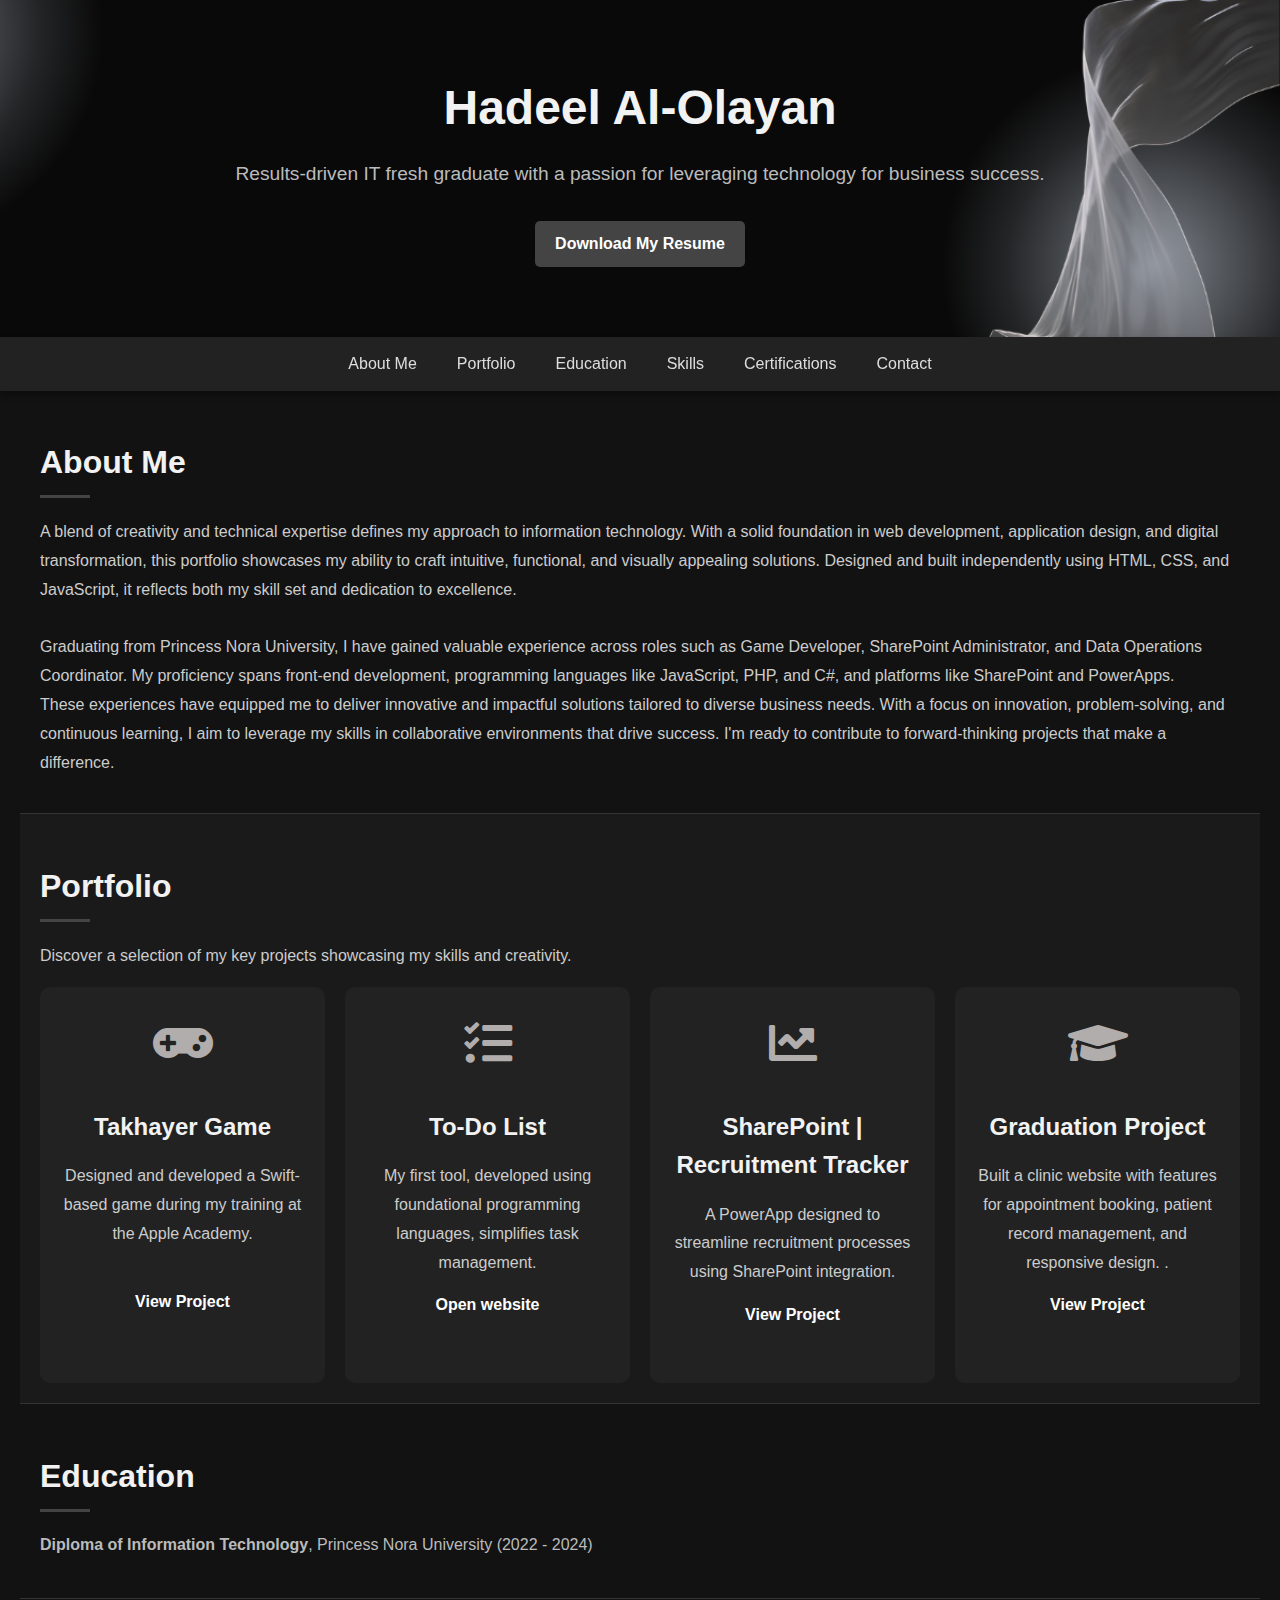
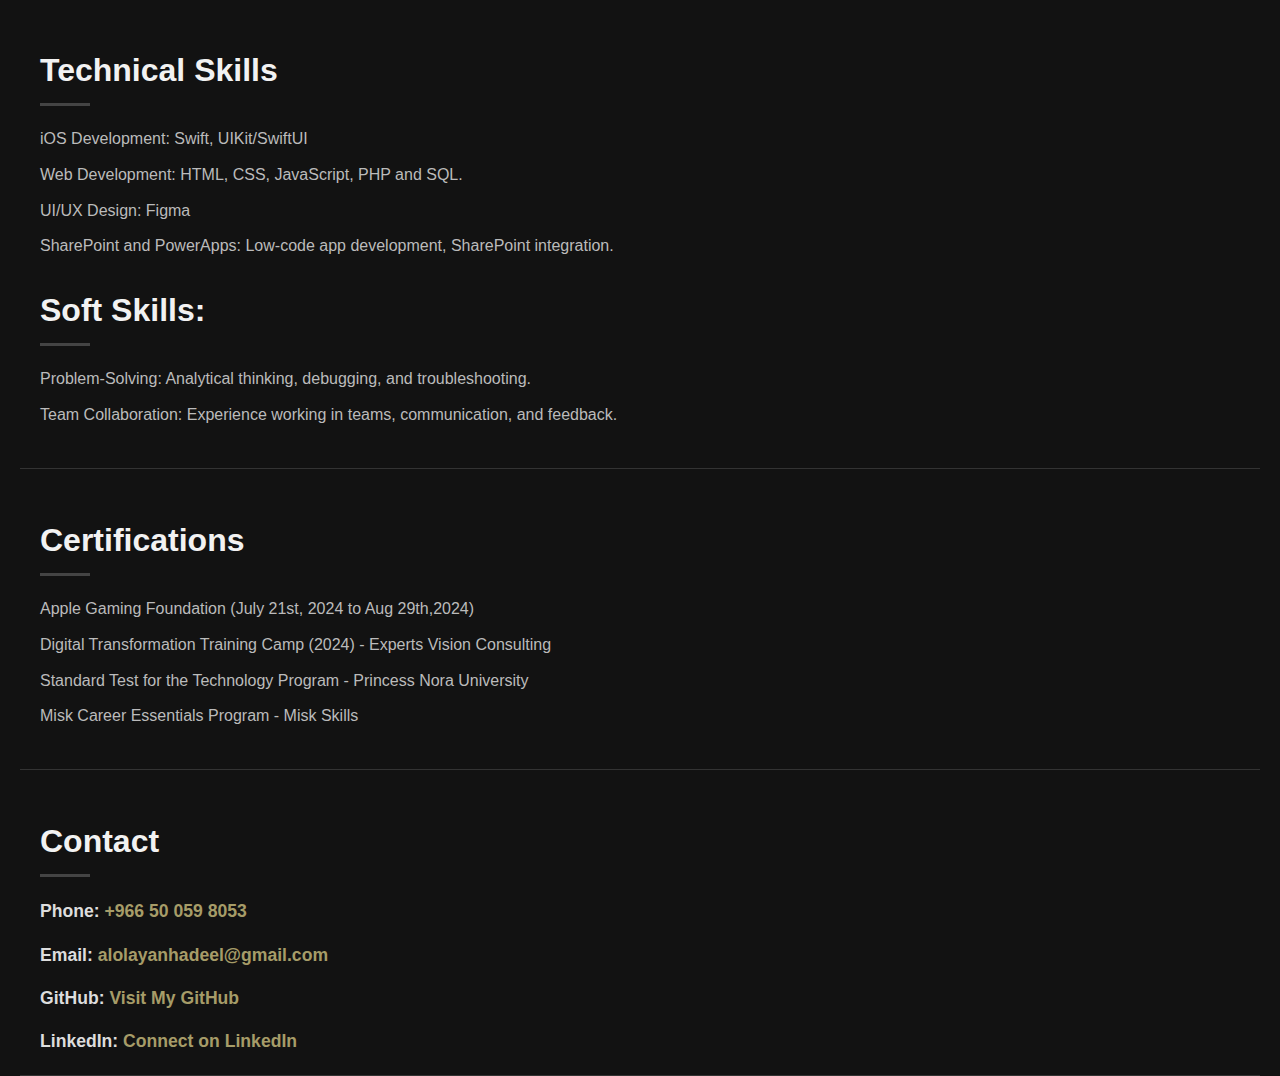
==== index.html @ 111352c4 "Add files via upload" ====
<!DOCTYPE html>
<html lang="en">
<head>
    <meta charset="UTF-8">
    <meta name="viewport" content="width=device-width, initial-scale=1.0">
    <title>Hadeel Al-Olayan - Portfolio</title>
    <link rel="icon" href="Hadeel Alolayan.png" type="image/png">
    <link href="https://cdnjs.cloudflare.com/ajax/libs/font-awesome/5.15.4/css/all.min.css" rel="stylesheet">
    <style>
        body {
            font-family: Arial, sans-serif;
            margin: 0;
            padding: 0;
            line-height: 1.6;
            background-color: #121212;
            color: #ddd;
        }

        .container {
            max-width: 1200px;
            margin: 0 auto;
            padding: 20px;
        }

        header {
    background: url('Hadeel Al-Olayan.png') no-repeat center center;
    background-size: cover;
    color: #fff;
    text-align: center;
    padding: 50px 0;
}


        header h1 {
            font-size: 3em;
            margin: 0;
            font-weight: bold;
            color: #f2f2f2;
        }

        header p {
            font-size: 1.2em;
            margin: 10px 0;
            color: #bbb;
        }

        .btn-download {
            display: inline-block;
            margin-top: 20px;
            padding: 10px 20px;
            background: #444;
            color: #fff;
            text-decoration: none;
            font-weight: bold;
            border-radius: 5px;
            transition: background-color 0.3s;
        }

        .btn-download:hover {
            background: #666;
        }

        nav {
            background: #222;
            position: sticky;
            top: 0;
            z-index: 1000;
            box-shadow: 0 4px 6px rgba(0, 0, 0, 0.3);
        }

        nav ul {
            margin: 0;
            padding: 0;
            list-style: none;
            display: flex;
            justify-content: center;
        }

        nav ul li {
            margin: 0;
        }

        nav ul li a {
            color: #ddd;
            text-decoration: none;
            padding: 14px 20px;
            display: block;
            transition: background-color 0.3s ease;
        }

        nav ul li a:hover,
        nav ul li a.active {
            background-color: #444;
            color: #fff;
        }

       
        section {
            padding: 50px 0;
            border-bottom: 1px solid #333;
        }

        h2 {
            font-size: 2em;
            font-weight: bold;
            margin-bottom: 20px;
            color: #f2f2f2;
            text-align: left;
            position: relative;
            padding-bottom: 10px;
        }

        h2::after {
            content: '';
            position: absolute;
            left: 0;
            bottom: 0;
            width: 50px;
            height: 3px;
            background: #444;
        }

        p {
            color: #ccc;
            line-height: 1.8;
        }

        ul {
            padding: 0;
            list-style: none;
            margin: 0 0 20px;
        }

        ul li {
            margin-bottom: 10px;
            color: #bbb;
        }

       
        #portfolio {
            background-color: #1a1a1a;
        }

        .portfolio-grid {
            display: grid;
            grid-template-columns: repeat(auto-fit, minmax(280px, 1fr));
            gap: 20px;
        }

        .portfolio-item {
            background-color: #222;
            border-radius: 10px;
            padding: 20px;
            text-align: center;
            transition: transform 0.3s, box-shadow 0.3s;
        }

        .portfolio-item:hover {
            transform: translateY(-5px);
            box-shadow: 0 10px 15px rgba(0, 0, 0, 0.3);
        }

        .portfolio-icon {
            font-size: 3em;
            color: #b1adad;
            margin-bottom: 15px;
        }

        .portfolio-item h3 {
            font-size: 1.5em;
            color: #f2f2f2;
            margin-bottom: 10px;
        }

        .portfolio-item p {
            font-size: 1em;
            color: #ccc;
            margin-bottom: 15px;
        }

        .portfolio-item a {
            color: #fff;
            font-weight: bold;
            text-decoration: none;
            transition: color 0.3s;
        }

        .portfolio-item a:hover {
            color: #fff;
        }

       
        .portfolio-item a::after {
            content: '↓'; 
            display: block;
            font-size: 1.2em;
            color: #a69c68;
            opacity: 0; 
            transition: opacity 0.3s ease;
            margin-top: 5px;
        }

        .portfolio-item a:hover::after {
            opacity: 1; 
        }

        footer {
            background: #1c1c1c;
            color: #bbb;
            text-align: center;
            padding: 20px 0;
        }
    

    </style>
</head>
<body>
    <header>
        <div class="container">
            <h1>Hadeel Al-Olayan</h1>
            <p>Results-driven IT fresh graduate with a passion for leveraging technology for business success.</p>
            <a href="resume.pdf" class="btn-download" download>Download My Resume</a>
        </div>
    </header>

    <nav>
      <ul>
          <li><a href="#about">About Me</a></li>
          <li><a href="#portfolio">Portfolio</a></li> 
          <li><a href="#education">Education</a></li> 
          <li><a href="#skills">Skills</a></li>
          <li><a href="#certifications">Certifications</a></li>
          <li><a href="#contact">Contact</a></li>
      </ul>
  </nav>
  

    <section id="about" class="container">
        <h2>About Me</h2>
        <p>A blend of creativity and technical expertise defines my approach to information technology. With a solid foundation in web development, application design, and digital transformation, this portfolio showcases my ability to craft intuitive, functional, and visually appealing solutions. Designed and built independently using HTML, CSS, and JavaScript, it reflects both my skill set and dedication to excellence.

        <br><br>
        Graduating from Princess Nora University, I have gained valuable experience across roles such as Game Developer, SharePoint Administrator, and Data Operations Coordinator. My proficiency spans front-end development, programming languages like JavaScript, PHP, and C#, and platforms like SharePoint and PowerApps.<br> These experiences have equipped me to deliver innovative and impactful solutions tailored to diverse business needs.
            
            With a focus on innovation, problem-solving, and continuous learning, I aim to leverage my skills in collaborative environments that drive success. I'm ready to contribute to forward-thinking projects that make a difference.</p>
    </section>

    <section id="portfolio" class="container">
        <h2>Portfolio</h2>
        <p>Discover a selection of my key projects showcasing my skills and creativity.</p>
        <div class="portfolio-grid">
         
            <div class="portfolio-item">
                <div class="portfolio-icon">
                    <i class="fas fa-gamepad"></i>
                </div>
                <h3>Takhayer Game</h3>
                <p>Designed and developed a Swift-based game during my training at the Apple Academy.</p>
                <a href="takhayer-game.html"><br>View Project</a>
            </div>
     
            <div class="portfolio-item">
                <div class="portfolio-icon">
                    <i class="fas fa-tasks"></i>
                </div>
                <h3>To-Do List</h3>
                <p>My first tool, developed using foundational programming languages, simplifies task management.</p>
                <a href="todo-list.lnk">Open website</a>
            </div>
           
            <div class="portfolio-item">
                <div class="portfolio-icon">
                    <i class="fas fa-chart-line"></i>
                </div>
                <h3>SharePoint | Recruitment Tracker</h3>
                <p>A PowerApp designed to streamline recruitment processes using SharePoint integration.</p>
                <a href="recruitment-tracker.html">View Project</a>
            </div>
          
            <div class="portfolio-item">
                <div class="portfolio-icon">
                    <i class="fas fa-graduation-cap"></i>
                </div>
                <h3>Graduation Project</h3>
                <p>Built a clinic website with features for appointment booking, patient record management, and responsive design.                    .</p>
                <a href="graduation-project.html">View Project</a>
            </div>
        </div>
    </section>

    <section id="education" class="container">
        <h2>Education</h2>
        <ul>
            <li><strong>Diploma of Information Technology</strong>, Princess Nora University (2022 - 2024)</li>
        </ul>
    </section>

    <section id="skills" class="container">
        <h2>Technical Skills</h2>
        <ul>
            <li>iOS Development: Swift, UIKit/SwiftUI</li>
            <li>Web Development: HTML, CSS, JavaScript, PHP and SQL.</li>
            <li>UI/UX Design: Figma</li>
            <li>SharePoint and PowerApps: Low-code app development, SharePoint integration.</li>
           

            <h2>Soft Skills:</h2>
            <li> Problem-Solving: Analytical thinking, debugging, and troubleshooting.</li>
            <li>Team Collaboration: Experience working in teams, communication, and feedback.</li>

        </ul>
    </section>

    <section id="certifications" class="container">
        <h2>Certifications</h2>
        <ul>
            <li>Apple Gaming Foundation (July 21st, 2024 to Aug 29th,2024) </li>
            <li>Digital Transformation Training Camp (2024) - Experts Vision Consulting</li>
            <li>Standard Test for the Technology Program - Princess Nora University</li>
            <li>Misk Career Essentials Program - Misk Skills</li>
        </ul>
    </section>

    <section id="contact" class="container">
        <h2>Contact</h2>
        <div style="display: flex; flex-direction: column; gap: 15px; font-size: 1.1em;">
        
            <div>
                <strong>Phone:</strong> 
                <a href="#" onclick="copyToClipboard('+966500598053')">+966 50 059 8053</a>
            </div>
          
            <div>
                <strong>Email:</strong> 
                <a href="#" onclick="copyToClipboard('alolayanhadeel@gmail.com')">alolayanhadeel@gmail.com</a>
            </div>
      
            <div>
                <strong>GitHub:</strong> 
                <a href="https://github.com/HadeelAlolayan" target="_blank">Visit My GitHub</a>
            </div>
       
            <div>
                <strong>LinkedIn:</strong> 
                <a href="https://www.linkedin.com/in/hadeel-alolayan-4b4bb4275" target="_blank">Connect on LinkedIn</a>
            </div>
        </div>
    </section>
    
    <script>
        function copyToClipboard(text) {
            navigator.clipboard.writeText(text).then(() => {
                alert(text + " has been copied!");
            }).catch(err => {
                alert("Failed to copy: " + err);
            });
        }
    </script>
    
    <style>
      
        #contact a {
            color: #a69c68; 
            text-decoration: none;
            font-weight: bold; 
            transition: color 0.3s ease; 
        }
    
        #contact a:hover {
            color: #fff; 
        }
    </style>
     
    <script>
        document.querySelectorAll('nav ul li a').forEach(anchor => {
            anchor.addEventListener('click', function(e) {
                e.preventDefault();
                document.querySelector(this.getAttribute('href')).scrollIntoView({
                    behavior: 'smooth'
                });
            });
        });
    </script>
</body>
</html>
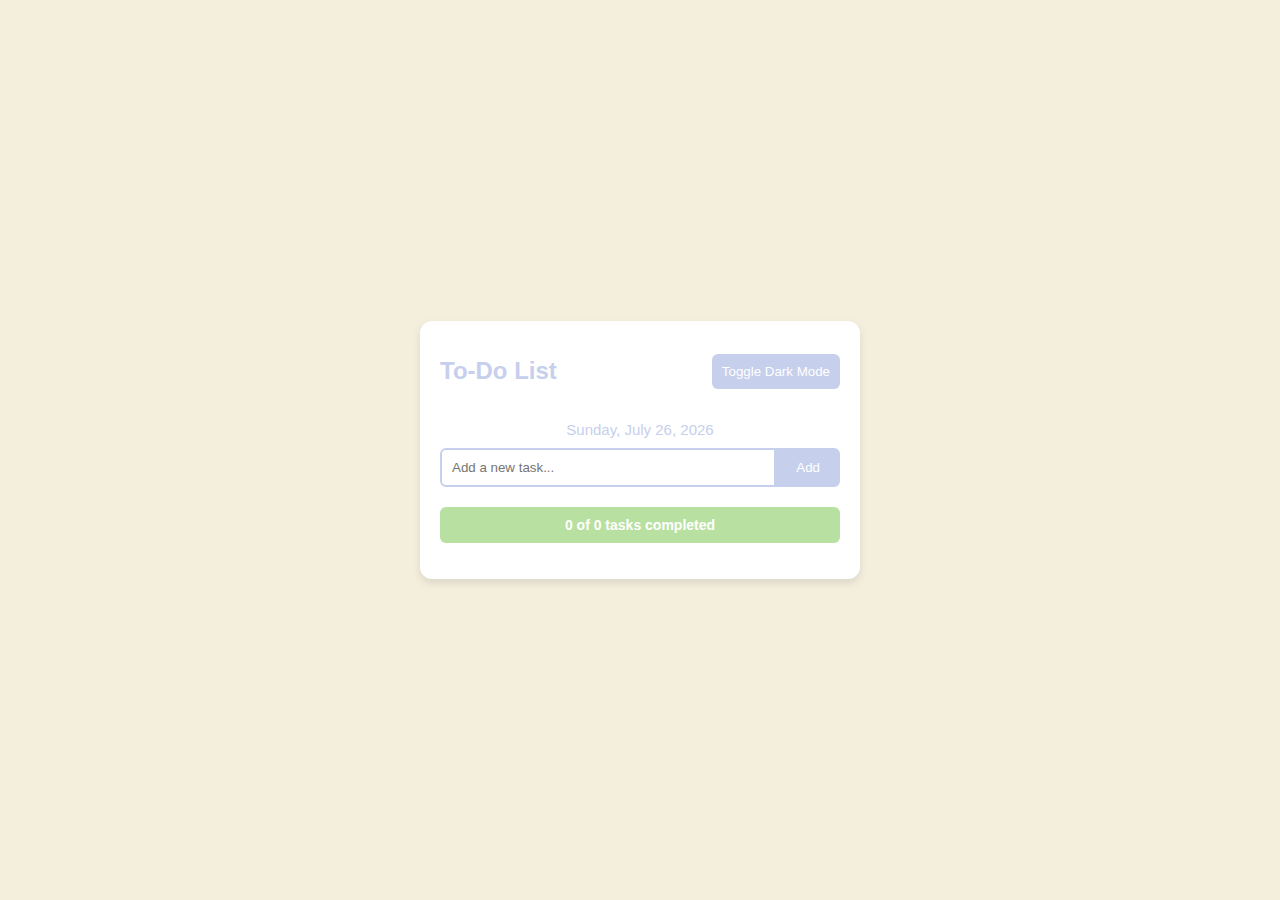
==== commit e9eb8b9d: "Add files via upload" ====
--- a/index.html
+++ b/index.html
@@ -3,383 +3,262 @@
 <head>
     <meta charset="UTF-8">
     <meta name="viewport" content="width=device-width, initial-scale=1.0">
-    <title>Hadeel Al-Olayan - Portfolio</title>
-    <link rel="icon" href="Hadeel Alolayan.png" type="image/png">
-    <link href="https://cdnjs.cloudflare.com/ajax/libs/font-awesome/5.15.4/css/all.min.css" rel="stylesheet">
+    <title>To-Do List</title>
+    <link rel="icon" href="data:image/svg+xml,<svg xmlns='http://www.w3.org/2000/svg' viewBox='0 0 100 100'><circle cx='50' cy='50' r='50' fill='%23fbaed2'/></svg>">
+    <link rel="stylesheet" href="https://cdnjs.cloudflare.com/ajax/libs/font-awesome/6.0.0-beta3/css/all.min.css" integrity="sha512-Fo3rlrZj/k7ujTnHg4C+6Mrj78kf20NsBz7Sn07wQ3xUp5q6hP4sf5qzC2ttX39Y6TP1KH75BwksmCf86vc6jQ==" crossorigin="anonymous" referrerpolicy="no-referrer" />
     <style>
+        :root {
+            --background-light: #F4EEDD;
+            --text-light: #333;
+            --card-light: #FFFFFF;
+            --border-light: #C6CFEC;
+            --button-light: #C6CFEC;
+            --button-hover-light: #A8B4DF;
+            --completed-light: #F4EEDD;
+
+            --background-dark: #2E2E2E;
+            --text-dark: #F4EEDD;
+            --card-dark: #3E3E3E;
+            --border-dark: #A8B4DF;
+            --button-dark: #6A8FDB;
+            --button-hover-dark: #5C7FC4;
+            --completed-dark: #555555;
+        }
+
         body {
+            margin: 0;
             font-family: Arial, sans-serif;
-            margin: 0;
+            display: flex;
+            justify-content: center;
+            align-items: center;
+            height: 100vh;
+            background-color: var(--background-light);
+            color: var(--text-light);
+            transition: background-color 0.3s, color 0.3s;
+        }
+
+        .container {
+            background-color: var(--card-light);
+            border-radius: 12px;
+            box-shadow: 0 4px 8px rgba(0, 0, 0, 0.1);
+            padding: 20px;
+            width: 90%;
+            max-width: 400px;
+            transition: background-color 0.3s, color 0.3s;
+        }
+
+        .header {
+            display: flex;
+            justify-content: space-between;
+            align-items: center;
+            margin-bottom: 20px;
+        }
+
+        .header h1 {
+            font-size: 24px;
+            color: var(--border-light);
+        }
+
+        .toggle-button button {
+            padding: 10px;
+            border: none;
+            background-color: var(--button-light);
+            color: white;
+            border-radius: 6px;
+            cursor: pointer;
+            transition: background-color 0.3s;
+        }
+
+        .toggle-button button:hover {
+            background-color: var(--button-hover-light);
+        }
+
+        .date-display {
+            font-size: 15px;
+            color: var(--button-light);
+            margin-bottom: 10px;
+            text-align: center;
+        }
+
+        .task-input {
+            display: flex;
+            margin-bottom: 20px;
+        }
+
+        .task-input input {
+            flex: 1;
+            padding: 10px;
+            border: 2px solid var(--border-light);
+            border-radius: 6px 0 0 6px;
+            outline: none;
+        }
+
+        .task-input button {
+            padding: 10px 20px;
+            border: none;
+            background-color: var(--button-light);
+            color: white;
+            border-radius: 0 6px 6px 0;
+            cursor: pointer;
+            transition: background-color 0.3s;
+        }
+
+        .task-input button:hover {
+            background-color: var(--button-hover-light);
+        }
+
+        .task-list {
+            list-style: none;
             padding: 0;
-            line-height: 1.6;
-            background-color: #121212;
-            color: #ddd;
-        }
-
-        .container {
-            max-width: 1200px;
-            margin: 0 auto;
-            padding: 20px;
-        }
-
-        header {
-    background: url('Hadeel Al-Olayan.png') no-repeat center center;
-    background-size: cover;
-    color: #fff;
-    text-align: center;
-    padding: 50px 0;
-}
-
-
-        header h1 {
-            font-size: 3em;
-            margin: 0;
+        }
+
+        .task-list li {
+            display: flex;
+            justify-content: center;
+            align-items: center;
+            padding: 10px;
+            border: 2px solid var(--border-light);
+            border-radius: 6px;
+            margin-bottom: 10px;
+            background-color: var(--card-light);
+            transition: background-color 0.3s, color 0.3s;
+            text-align: center;
+        }
+
+        .task-list li .task-text {
+            flex: 1;
+            color: var(--text-light);
+            text-align: center;
+        }
+
+        .task-list li.completed .task-text {
+            text-decoration: line-through;
+            color: var(--completed-light);
+        }
+
+        .task-list li .btn-group {
+            display: flex;
+            gap: 10px;
+        }
+
+        .task-list li .btn-group button {
+            border: none;
+            padding: 5px 10px;
+            border-radius: 4px;
+            cursor: pointer;
+        }
+
+        .task-list li .btn-group .delete-btn {
+            background-color: #FF6B6B;
+            color: white;
+        }
+
+        .task-list li .btn-group .complete-btn {
+            background-color: #D7E3AB;
+            color: white;
+        }
+
+        .progress {
+            text-align: center;
+            margin: 10px 0;
+            font-size: 14px;
             font-weight: bold;
-            color: #f2f2f2;
-        }
-
-        header p {
-            font-size: 1.2em;
-            margin: 10px 0;
-            color: #bbb;
-        }
-
-        .btn-download {
-            display: inline-block;
-            margin-top: 20px;
-            padding: 10px 20px;
-            background: #444;
+            background-color: #B8E0A0;
+            padding: 10px;
+            border-radius: 6px;
             color: #fff;
-            text-decoration: none;
-            font-weight: bold;
-            border-radius: 5px;
-            transition: background-color 0.3s;
-        }
-
-        .btn-download:hover {
-            background: #666;
-        }
-
-        nav {
-            background: #222;
-            position: sticky;
-            top: 0;
-            z-index: 1000;
-            box-shadow: 0 4px 6px rgba(0, 0, 0, 0.3);
-        }
-
-        nav ul {
-            margin: 0;
-            padding: 0;
-            list-style: none;
-            display: flex;
-            justify-content: center;
-        }
-
-        nav ul li {
-            margin: 0;
-        }
-
-        nav ul li a {
-            color: #ddd;
-            text-decoration: none;
-            padding: 14px 20px;
-            display: block;
-            transition: background-color 0.3s ease;
-        }
-
-        nav ul li a:hover,
-        nav ul li a.active {
-            background-color: #444;
-            color: #fff;
-        }
-
-       
-        section {
-            padding: 50px 0;
-            border-bottom: 1px solid #333;
-        }
-
-        h2 {
-            font-size: 2em;
-            font-weight: bold;
-            margin-bottom: 20px;
-            color: #f2f2f2;
-            text-align: left;
-            position: relative;
-            padding-bottom: 10px;
-        }
-
-        h2::after {
-            content: '';
-            position: absolute;
-            left: 0;
-            bottom: 0;
-            width: 50px;
-            height: 3px;
-            background: #444;
-        }
-
-        p {
-            color: #ccc;
-            line-height: 1.8;
-        }
-
-        ul {
-            padding: 0;
-            list-style: none;
-            margin: 0 0 20px;
-        }
-
-        ul li {
-            margin-bottom: 10px;
-            color: #bbb;
-        }
-
-       
-        #portfolio {
-            background-color: #1a1a1a;
-        }
-
-        .portfolio-grid {
-            display: grid;
-            grid-template-columns: repeat(auto-fit, minmax(280px, 1fr));
-            gap: 20px;
-        }
-
-        .portfolio-item {
-            background-color: #222;
-            border-radius: 10px;
-            padding: 20px;
-            text-align: center;
-            transition: transform 0.3s, box-shadow 0.3s;
-        }
-
-        .portfolio-item:hover {
-            transform: translateY(-5px);
-            box-shadow: 0 10px 15px rgba(0, 0, 0, 0.3);
-        }
-
-        .portfolio-icon {
-            font-size: 3em;
-            color: #b1adad;
-            margin-bottom: 15px;
-        }
-
-        .portfolio-item h3 {
-            font-size: 1.5em;
-            color: #f2f2f2;
-            margin-bottom: 10px;
-        }
-
-        .portfolio-item p {
-            font-size: 1em;
-            color: #ccc;
-            margin-bottom: 15px;
-        }
-
-        .portfolio-item a {
-            color: #fff;
-            font-weight: bold;
-            text-decoration: none;
-            transition: color 0.3s;
-        }
-
-        .portfolio-item a:hover {
-            color: #fff;
-        }
-
-       
-        .portfolio-item a::after {
-            content: '↓'; 
-            display: block;
-            font-size: 1.2em;
-            color: #a69c68;
-            opacity: 0; 
-            transition: opacity 0.3s ease;
-            margin-top: 5px;
-        }
-
-        .portfolio-item a:hover::after {
-            opacity: 1; 
-        }
-
-        footer {
-            background: #1c1c1c;
-            color: #bbb;
-            text-align: center;
-            padding: 20px 0;
-        }
-    
-
+        }
+
+        .dark-mode {
+            --background-light: var(--background-dark);
+            --text-light: var(--text-dark);
+            --card-light: var(--card-dark);
+            --border-light: var(--border-dark);
+            --button-light: var(--button-dark);
+            --button-hover-light: var(--button-hover-dark);
+            --completed-light: var(--completed-dark);
+        }
     </style>
 </head>
 <body>
-    <header>
-        <div class="container">
-            <h1>Hadeel Al-Olayan</h1>
-            <p>Results-driven IT fresh graduate with a passion for leveraging technology for business success.</p>
-            <a href="resume.pdf" class="btn-download" download>Download My Resume</a>
-        </div>
-    </header>
-
-    <nav>
-      <ul>
-          <li><a href="#about">About Me</a></li>
-          <li><a href="#portfolio">Portfolio</a></li> 
-          <li><a href="#education">Education</a></li> 
-          <li><a href="#skills">Skills</a></li>
-          <li><a href="#certifications">Certifications</a></li>
-          <li><a href="#contact">Contact</a></li>
-      </ul>
-  </nav>
-  
-
-    <section id="about" class="container">
-        <h2>About Me</h2>
-        <p>A blend of creativity and technical expertise defines my approach to information technology. With a solid foundation in web development, application design, and digital transformation, this portfolio showcases my ability to craft intuitive, functional, and visually appealing solutions. Designed and built independently using HTML, CSS, and JavaScript, it reflects both my skill set and dedication to excellence.
-
-        <br><br>
-        Graduating from Princess Nora University, I have gained valuable experience across roles such as Game Developer, SharePoint Administrator, and Data Operations Coordinator. My proficiency spans front-end development, programming languages like JavaScript, PHP, and C#, and platforms like SharePoint and PowerApps.<br> These experiences have equipped me to deliver innovative and impactful solutions tailored to diverse business needs.
-            
-            With a focus on innovation, problem-solving, and continuous learning, I aim to leverage my skills in collaborative environments that drive success. I'm ready to contribute to forward-thinking projects that make a difference.</p>
-    </section>
-
-    <section id="portfolio" class="container">
-        <h2>Portfolio</h2>
-        <p>Discover a selection of my key projects showcasing my skills and creativity.</p>
-        <div class="portfolio-grid">
-         
-            <div class="portfolio-item">
-                <div class="portfolio-icon">
-                    <i class="fas fa-gamepad"></i>
-                </div>
-                <h3>Takhayer Game</h3>
-                <p>Designed and developed a Swift-based game during my training at the Apple Academy.</p>
-                <a href="takhayer-game.html"><br>View Project</a>
-            </div>
-     
-            <div class="portfolio-item">
-                <div class="portfolio-icon">
-                    <i class="fas fa-tasks"></i>
-                </div>
-                <h3>To-Do List</h3>
-                <p>My first tool, developed using foundational programming languages, simplifies task management.</p>
-                <a href="todo-list.lnk">Open website</a>
-            </div>
-           
-            <div class="portfolio-item">
-                <div class="portfolio-icon">
-                    <i class="fas fa-chart-line"></i>
-                </div>
-                <h3>SharePoint | Recruitment Tracker</h3>
-                <p>A PowerApp designed to streamline recruitment processes using SharePoint integration.</p>
-                <a href="recruitment-tracker.html">View Project</a>
-            </div>
-          
-            <div class="portfolio-item">
-                <div class="portfolio-icon">
-                    <i class="fas fa-graduation-cap"></i>
-                </div>
-                <h3>Graduation Project</h3>
-                <p>Built a clinic website with features for appointment booking, patient record management, and responsive design.                    .</p>
-                <a href="graduation-project.html">View Project</a>
+    <div class="container">
+        <div class="header">
+            <h1>To-Do List</h1>
+            <div class="toggle-button">
+                <button onclick="toggleDarkMode()">Toggle Dark Mode</button>
             </div>
         </div>
-    </section>
-
-    <section id="education" class="container">
-        <h2>Education</h2>
-        <ul>
-            <li><strong>Diploma of Information Technology</strong>, Princess Nora University (2022 - 2024)</li>
-        </ul>
-    </section>
-
-    <section id="skills" class="container">
-        <h2>Technical Skills</h2>
-        <ul>
-            <li>iOS Development: Swift, UIKit/SwiftUI</li>
-            <li>Web Development: HTML, CSS, JavaScript, PHP and SQL.</li>
-            <li>UI/UX Design: Figma</li>
-            <li>SharePoint and PowerApps: Low-code app development, SharePoint integration.</li>
-           
-
-            <h2>Soft Skills:</h2>
-            <li> Problem-Solving: Analytical thinking, debugging, and troubleshooting.</li>
-            <li>Team Collaboration: Experience working in teams, communication, and feedback.</li>
-
-        </ul>
-    </section>
-
-    <section id="certifications" class="container">
-        <h2>Certifications</h2>
-        <ul>
-            <li>Apple Gaming Foundation (July 21st, 2024 to Aug 29th,2024) </li>
-            <li>Digital Transformation Training Camp (2024) - Experts Vision Consulting</li>
-            <li>Standard Test for the Technology Program - Princess Nora University</li>
-            <li>Misk Career Essentials Program - Misk Skills</li>
-        </ul>
-    </section>
-
-    <section id="contact" class="container">
-        <h2>Contact</h2>
-        <div style="display: flex; flex-direction: column; gap: 15px; font-size: 1.1em;">
-        
-            <div>
-                <strong>Phone:</strong> 
-                <a href="#" onclick="copyToClipboard('+966500598053')">+966 50 059 8053</a>
-            </div>
-          
-            <div>
-                <strong>Email:</strong> 
-                <a href="#" onclick="copyToClipboard('alolayanhadeel@gmail.com')">alolayanhadeel@gmail.com</a>
-            </div>
-      
-            <div>
-                <strong>GitHub:</strong> 
-                <a href="https://github.com/HadeelAlolayan" target="_blank">Visit My GitHub</a>
-            </div>
-       
-            <div>
-                <strong>LinkedIn:</strong> 
-                <a href="https://www.linkedin.com/in/hadeel-alolayan-4b4bb4275" target="_blank">Connect on LinkedIn</a>
-            </div>
+        <div class="date-display" id="dateDisplay"></div>
+        <div class="task-input">
+            <input type="text" id="taskInput" placeholder="Add a new task..." onkeypress="if(event.key === 'Enter') addTask();">
+            <button onclick="addTask()">Add</button>
         </div>
-    </section>
-    
+        <div class="progress" id="progressDisplay">0 of 0 tasks completed</div>
+        <ul class="task-list" id="taskList"></ul>
+    </div>
+
     <script>
-        function copyToClipboard(text) {
-            navigator.clipboard.writeText(text).then(() => {
-                alert(text + " has been copied!");
-            }).catch(err => {
-                alert("Failed to copy: " + err);
-            });
-        }
-    </script>
-    
-    <style>
-      
-        #contact a {
-            color: #a69c68; 
-            text-decoration: none;
-            font-weight: bold; 
-            transition: color 0.3s ease; 
-        }
-    
-        #contact a:hover {
-            color: #fff; 
-        }
-    </style>
-     
-    <script>
-        document.querySelectorAll('nav ul li a').forEach(anchor => {
-            anchor.addEventListener('click', function(e) {
-                e.preventDefault();
-                document.querySelector(this.getAttribute('href')).scrollIntoView({
-                    behavior: 'smooth'
-                });
-            });
-        });
+        function displayDate() {
+            const dateDisplay = document.getElementById('dateDisplay');
+            const today = new Date();
+            const options = { weekday: 'long', year: 'numeric', month: 'long', day: 'numeric' };
+            dateDisplay.textContent = today.toLocaleDateString('en-US', options);
+        }
+
+        function updateProgress() {
+            const tasks = document.querySelectorAll('#taskList li');
+            const completedTasks = document.querySelectorAll('#taskList li.completed');
+            const progressDisplay = document.getElementById('progressDisplay');
+            progressDisplay.textContent = `${completedTasks.length} of ${tasks.length} tasks completed`;
+        }
+
+        function addTask() {
+            const taskInput = document.getElementById('taskInput');
+            const taskText = taskInput.value.trim();
+
+            if (taskText === '') {
+                alert('Please enter a task.');
+                return;
+            }
+
+            const taskList = document.getElementById('taskList');
+            const listItem = document.createElement('li');
+
+            listItem.innerHTML = `
+                <span class="task-text">${taskText}</span>
+                <div class="btn-group">
+                    <button class="complete-btn" onclick="toggleComplete(this)">Complete</button>
+                    <button class="delete-btn" onclick="deleteTask(this)">Delete</button>
+                </div>
+            `;
+
+            taskList.appendChild(listItem);
+            taskInput.value = '';
+            updateProgress();
+        }
+
+        function toggleComplete(button) {
+            const taskItem = button.parentElement.parentElement;
+            taskItem.classList.toggle('completed');
+            if (taskItem.classList.contains('completed')) {
+                button.textContent = "Uncomplete";
+            } else {
+                button.textContent = "Complete";
+            }
+            updateProgress();
+        }
+
+        function deleteTask(button) {
+            const taskItem = button.parentElement.parentElement;
+            taskItem.remove();
+            updateProgress();
+        }
+
+        function toggleDarkMode() {
+            document.body.classList.toggle('dark-mode');
+        }
+
+        displayDate();
     </script>
 </body>
 </html>
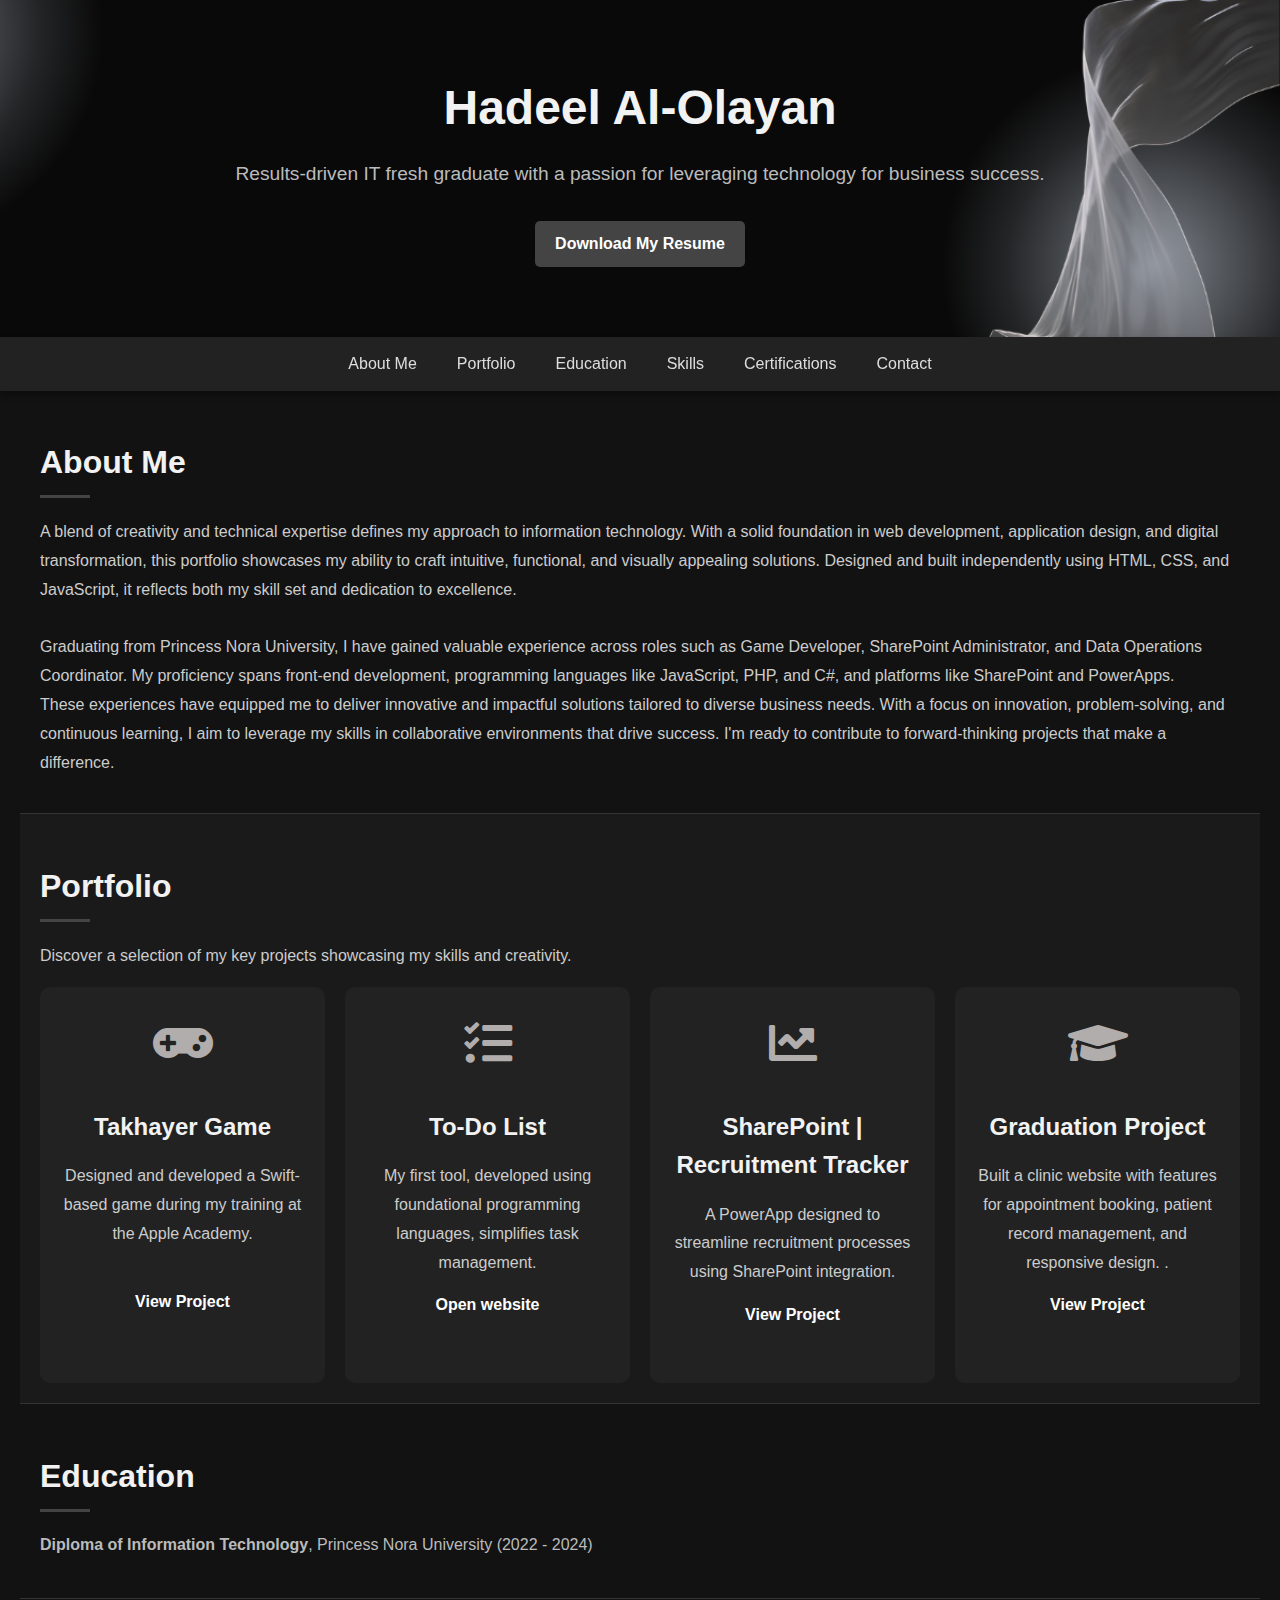
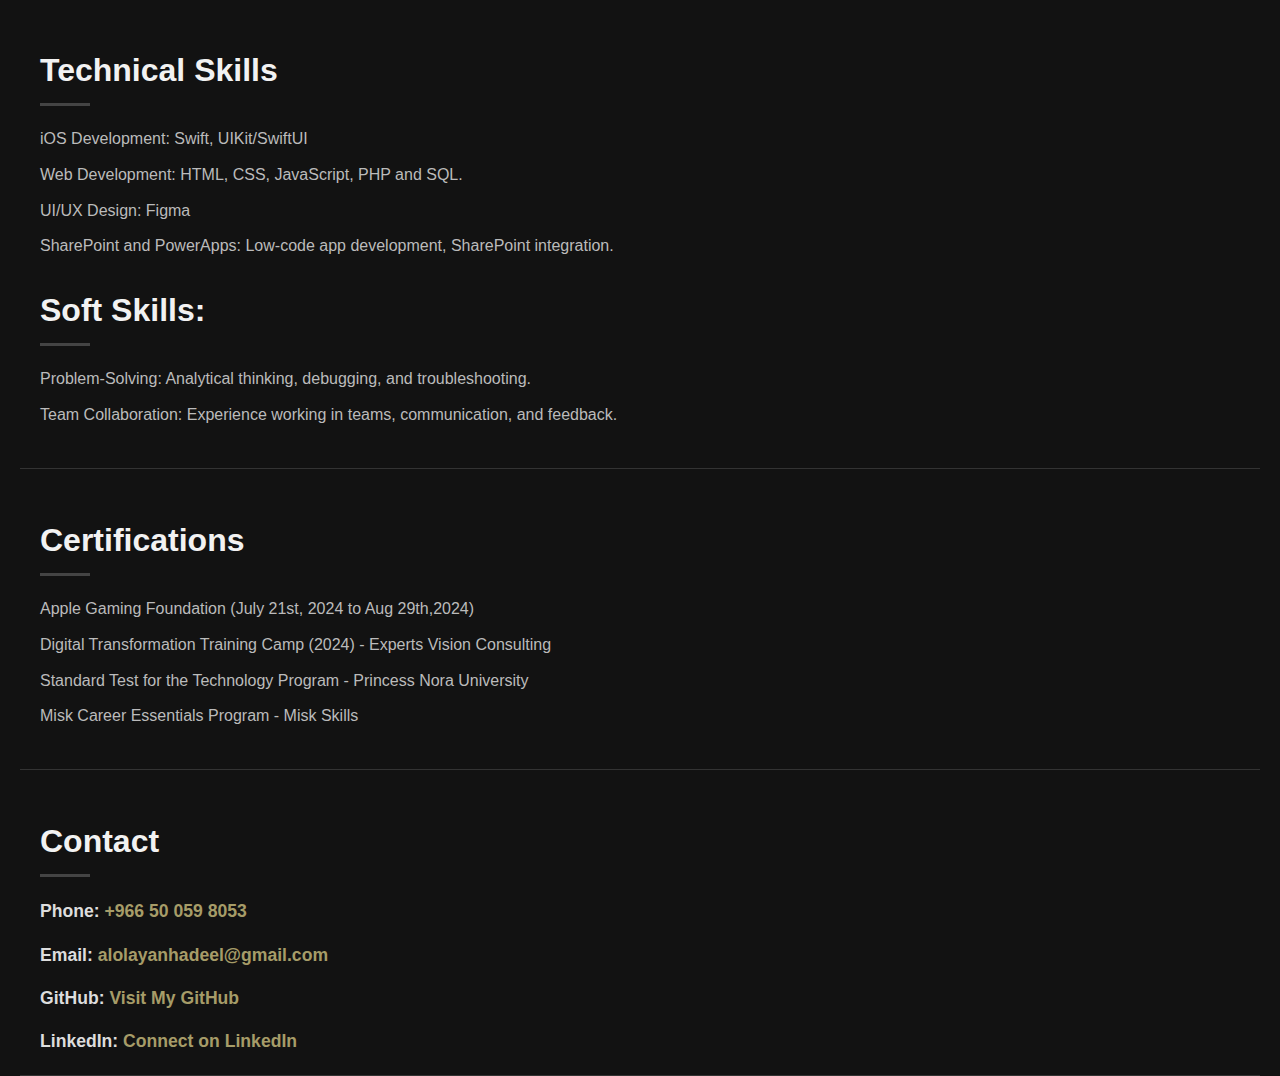
==== commit 97df2c3c: "Add files via upload" ====
--- a/index.html
+++ b/index.html
@@ -3,262 +3,383 @@
 <head>
     <meta charset="UTF-8">
     <meta name="viewport" content="width=device-width, initial-scale=1.0">
-    <title>To-Do List</title>
-    <link rel="icon" href="data:image/svg+xml,<svg xmlns='http://www.w3.org/2000/svg' viewBox='0 0 100 100'><circle cx='50' cy='50' r='50' fill='%23fbaed2'/></svg>">
-    <link rel="stylesheet" href="https://cdnjs.cloudflare.com/ajax/libs/font-awesome/6.0.0-beta3/css/all.min.css" integrity="sha512-Fo3rlrZj/k7ujTnHg4C+6Mrj78kf20NsBz7Sn07wQ3xUp5q6hP4sf5qzC2ttX39Y6TP1KH75BwksmCf86vc6jQ==" crossorigin="anonymous" referrerpolicy="no-referrer" />
+    <title>Hadeel Al-Olayan - Portfolio</title>
+    <link rel="icon" href="Hadeel Alolayan.png" type="image/png">
+    <link href="https://cdnjs.cloudflare.com/ajax/libs/font-awesome/5.15.4/css/all.min.css" rel="stylesheet">
     <style>
-        :root {
-            --background-light: #F4EEDD;
-            --text-light: #333;
-            --card-light: #FFFFFF;
-            --border-light: #C6CFEC;
-            --button-light: #C6CFEC;
-            --button-hover-light: #A8B4DF;
-            --completed-light: #F4EEDD;
-
-            --background-dark: #2E2E2E;
-            --text-dark: #F4EEDD;
-            --card-dark: #3E3E3E;
-            --border-dark: #A8B4DF;
-            --button-dark: #6A8FDB;
-            --button-hover-dark: #5C7FC4;
-            --completed-dark: #555555;
-        }
-
         body {
+            font-family: Arial, sans-serif;
             margin: 0;
-            font-family: Arial, sans-serif;
+            padding: 0;
+            line-height: 1.6;
+            background-color: #121212;
+            color: #ddd;
+        }
+
+        .container {
+            max-width: 1200px;
+            margin: 0 auto;
+            padding: 20px;
+        }
+
+        header {
+    background: url('Hadeel Al-Olayan.png') no-repeat center center;
+    background-size: cover;
+    color: #fff;
+    text-align: center;
+    padding: 50px 0;
+}
+
+
+        header h1 {
+            font-size: 3em;
+            margin: 0;
+            font-weight: bold;
+            color: #f2f2f2;
+        }
+
+        header p {
+            font-size: 1.2em;
+            margin: 10px 0;
+            color: #bbb;
+        }
+
+        .btn-download {
+            display: inline-block;
+            margin-top: 20px;
+            padding: 10px 20px;
+            background: #444;
+            color: #fff;
+            text-decoration: none;
+            font-weight: bold;
+            border-radius: 5px;
+            transition: background-color 0.3s;
+        }
+
+        .btn-download:hover {
+            background: #666;
+        }
+
+        nav {
+            background: #222;
+            position: sticky;
+            top: 0;
+            z-index: 1000;
+            box-shadow: 0 4px 6px rgba(0, 0, 0, 0.3);
+        }
+
+        nav ul {
+            margin: 0;
+            padding: 0;
+            list-style: none;
             display: flex;
             justify-content: center;
-            align-items: center;
-            height: 100vh;
-            background-color: var(--background-light);
-            color: var(--text-light);
-            transition: background-color 0.3s, color 0.3s;
-        }
-
-        .container {
-            background-color: var(--card-light);
-            border-radius: 12px;
-            box-shadow: 0 4px 8px rgba(0, 0, 0, 0.1);
+        }
+
+        nav ul li {
+            margin: 0;
+        }
+
+        nav ul li a {
+            color: #ddd;
+            text-decoration: none;
+            padding: 14px 20px;
+            display: block;
+            transition: background-color 0.3s ease;
+        }
+
+        nav ul li a:hover,
+        nav ul li a.active {
+            background-color: #444;
+            color: #fff;
+        }
+
+       
+        section {
+            padding: 50px 0;
+            border-bottom: 1px solid #333;
+        }
+
+        h2 {
+            font-size: 2em;
+            font-weight: bold;
+            margin-bottom: 20px;
+            color: #f2f2f2;
+            text-align: left;
+            position: relative;
+            padding-bottom: 10px;
+        }
+
+        h2::after {
+            content: '';
+            position: absolute;
+            left: 0;
+            bottom: 0;
+            width: 50px;
+            height: 3px;
+            background: #444;
+        }
+
+        p {
+            color: #ccc;
+            line-height: 1.8;
+        }
+
+        ul {
+            padding: 0;
+            list-style: none;
+            margin: 0 0 20px;
+        }
+
+        ul li {
+            margin-bottom: 10px;
+            color: #bbb;
+        }
+
+       
+        #portfolio {
+            background-color: #1a1a1a;
+        }
+
+        .portfolio-grid {
+            display: grid;
+            grid-template-columns: repeat(auto-fit, minmax(280px, 1fr));
+            gap: 20px;
+        }
+
+        .portfolio-item {
+            background-color: #222;
+            border-radius: 10px;
             padding: 20px;
-            width: 90%;
-            max-width: 400px;
-            transition: background-color 0.3s, color 0.3s;
-        }
-
-        .header {
-            display: flex;
-            justify-content: space-between;
-            align-items: center;
-            margin-bottom: 20px;
-        }
-
-        .header h1 {
-            font-size: 24px;
-            color: var(--border-light);
-        }
-
-        .toggle-button button {
-            padding: 10px;
-            border: none;
-            background-color: var(--button-light);
-            color: white;
-            border-radius: 6px;
-            cursor: pointer;
-            transition: background-color 0.3s;
-        }
-
-        .toggle-button button:hover {
-            background-color: var(--button-hover-light);
-        }
-
-        .date-display {
-            font-size: 15px;
-            color: var(--button-light);
+            text-align: center;
+            transition: transform 0.3s, box-shadow 0.3s;
+        }
+
+        .portfolio-item:hover {
+            transform: translateY(-5px);
+            box-shadow: 0 10px 15px rgba(0, 0, 0, 0.3);
+        }
+
+        .portfolio-icon {
+            font-size: 3em;
+            color: #b1adad;
+            margin-bottom: 15px;
+        }
+
+        .portfolio-item h3 {
+            font-size: 1.5em;
+            color: #f2f2f2;
             margin-bottom: 10px;
+        }
+
+        .portfolio-item p {
+            font-size: 1em;
+            color: #ccc;
+            margin-bottom: 15px;
+        }
+
+        .portfolio-item a {
+            color: #fff;
+            font-weight: bold;
+            text-decoration: none;
+            transition: color 0.3s;
+        }
+
+        .portfolio-item a:hover {
+            color: #fff;
+        }
+
+       
+        .portfolio-item a::after {
+            content: '↓'; 
+            display: block;
+            font-size: 1.2em;
+            color: #a69c68;
+            opacity: 0; 
+            transition: opacity 0.3s ease;
+            margin-top: 5px;
+        }
+
+        .portfolio-item a:hover::after {
+            opacity: 1; 
+        }
+
+        footer {
+            background: #1c1c1c;
+            color: #bbb;
             text-align: center;
-        }
-
-        .task-input {
-            display: flex;
-            margin-bottom: 20px;
-        }
-
-        .task-input input {
-            flex: 1;
-            padding: 10px;
-            border: 2px solid var(--border-light);
-            border-radius: 6px 0 0 6px;
-            outline: none;
-        }
-
-        .task-input button {
-            padding: 10px 20px;
-            border: none;
-            background-color: var(--button-light);
-            color: white;
-            border-radius: 0 6px 6px 0;
-            cursor: pointer;
-            transition: background-color 0.3s;
-        }
-
-        .task-input button:hover {
-            background-color: var(--button-hover-light);
-        }
-
-        .task-list {
-            list-style: none;
-            padding: 0;
-        }
-
-        .task-list li {
-            display: flex;
-            justify-content: center;
-            align-items: center;
-            padding: 10px;
-            border: 2px solid var(--border-light);
-            border-radius: 6px;
-            margin-bottom: 10px;
-            background-color: var(--card-light);
-            transition: background-color 0.3s, color 0.3s;
-            text-align: center;
-        }
-
-        .task-list li .task-text {
-            flex: 1;
-            color: var(--text-light);
-            text-align: center;
-        }
-
-        .task-list li.completed .task-text {
-            text-decoration: line-through;
-            color: var(--completed-light);
-        }
-
-        .task-list li .btn-group {
-            display: flex;
-            gap: 10px;
-        }
-
-        .task-list li .btn-group button {
-            border: none;
-            padding: 5px 10px;
-            border-radius: 4px;
-            cursor: pointer;
-        }
-
-        .task-list li .btn-group .delete-btn {
-            background-color: #FF6B6B;
-            color: white;
-        }
-
-        .task-list li .btn-group .complete-btn {
-            background-color: #D7E3AB;
-            color: white;
-        }
-
-        .progress {
-            text-align: center;
-            margin: 10px 0;
-            font-size: 14px;
-            font-weight: bold;
-            background-color: #B8E0A0;
-            padding: 10px;
-            border-radius: 6px;
-            color: #fff;
-        }
-
-        .dark-mode {
-            --background-light: var(--background-dark);
-            --text-light: var(--text-dark);
-            --card-light: var(--card-dark);
-            --border-light: var(--border-dark);
-            --button-light: var(--button-dark);
-            --button-hover-light: var(--button-hover-dark);
-            --completed-light: var(--completed-dark);
-        }
+            padding: 20px 0;
+        }
+    
+
     </style>
 </head>
 <body>
-    <div class="container">
-        <div class="header">
-            <h1>To-Do List</h1>
-            <div class="toggle-button">
-                <button onclick="toggleDarkMode()">Toggle Dark Mode</button>
-            </div>
+    <header>
+        <div class="container">
+            <h1>Hadeel Al-Olayan</h1>
+            <p>Results-driven IT fresh graduate with a passion for leveraging technology for business success.</p>
+            <a href="resume.pdf" class="btn-download" download>Download My Resume</a>
         </div>
-        <div class="date-display" id="dateDisplay"></div>
-        <div class="task-input">
-            <input type="text" id="taskInput" placeholder="Add a new task..." onkeypress="if(event.key === 'Enter') addTask();">
-            <button onclick="addTask()">Add</button>
+    </header>
+
+    <nav>
+      <ul>
+          <li><a href="#about">About Me</a></li>
+          <li><a href="#portfolio">Portfolio</a></li> 
+          <li><a href="#education">Education</a></li> 
+          <li><a href="#skills">Skills</a></li>
+          <li><a href="#certifications">Certifications</a></li>
+          <li><a href="#contact">Contact</a></li>
+      </ul>
+  </nav>
+  
+
+    <section id="about" class="container">
+        <h2>About Me</h2>
+        <p>A blend of creativity and technical expertise defines my approach to information technology. With a solid foundation in web development, application design, and digital transformation, this portfolio showcases my ability to craft intuitive, functional, and visually appealing solutions. Designed and built independently using HTML, CSS, and JavaScript, it reflects both my skill set and dedication to excellence.
+
+        <br><br>
+        Graduating from Princess Nora University, I have gained valuable experience across roles such as Game Developer, SharePoint Administrator, and Data Operations Coordinator. My proficiency spans front-end development, programming languages like JavaScript, PHP, and C#, and platforms like SharePoint and PowerApps.<br> These experiences have equipped me to deliver innovative and impactful solutions tailored to diverse business needs.
+            
+            With a focus on innovation, problem-solving, and continuous learning, I aim to leverage my skills in collaborative environments that drive success. I'm ready to contribute to forward-thinking projects that make a difference.</p>
+    </section>
+
+    <section id="portfolio" class="container">
+        <h2>Portfolio</h2>
+        <p>Discover a selection of my key projects showcasing my skills and creativity.</p>
+        <div class="portfolio-grid">
+         
+            <div class="portfolio-item">
+                <div class="portfolio-icon">
+                    <i class="fas fa-gamepad"></i>
+                </div>
+                <h3>Takhayer Game</h3>
+                <p>Designed and developed a Swift-based game during my training at the Apple Academy.</p>
+                <a href="takhayer-game.html"><br>View Project</a>
+            </div>
+     
+            <div class="portfolio-item">
+                <div class="portfolio-icon">
+                    <i class="fas fa-tasks"></i>
+                </div>
+                <h3>To-Do List</h3>
+                <p>My first tool, developed using foundational programming languages, simplifies task management.</p>
+                <a href="todo-list.lnk">Open website</a>
+            </div>
+           
+            <div class="portfolio-item">
+                <div class="portfolio-icon">
+                    <i class="fas fa-chart-line"></i>
+                </div>
+                <h3>SharePoint | Recruitment Tracker</h3>
+                <p>A PowerApp designed to streamline recruitment processes using SharePoint integration.</p>
+                <a href="recruitment-tracker.html">View Project</a>
+            </div>
+          
+            <div class="portfolio-item">
+                <div class="portfolio-icon">
+                    <i class="fas fa-graduation-cap"></i>
+                </div>
+                <h3>Graduation Project</h3>
+                <p>Built a clinic website with features for appointment booking, patient record management, and responsive design.                    .</p>
+                <a href="graduation-project.html">View Project</a>
+            </div>
         </div>
-        <div class="progress" id="progressDisplay">0 of 0 tasks completed</div>
-        <ul class="task-list" id="taskList"></ul>
-    </div>
-
+    </section>
+
+    <section id="education" class="container">
+        <h2>Education</h2>
+        <ul>
+            <li><strong>Diploma of Information Technology</strong>, Princess Nora University (2022 - 2024)</li>
+        </ul>
+    </section>
+
+    <section id="skills" class="container">
+        <h2>Technical Skills</h2>
+        <ul>
+            <li>iOS Development: Swift, UIKit/SwiftUI</li>
+            <li>Web Development: HTML, CSS, JavaScript, PHP and SQL.</li>
+            <li>UI/UX Design: Figma</li>
+            <li>SharePoint and PowerApps: Low-code app development, SharePoint integration.</li>
+           
+
+            <h2>Soft Skills:</h2>
+            <li> Problem-Solving: Analytical thinking, debugging, and troubleshooting.</li>
+            <li>Team Collaboration: Experience working in teams, communication, and feedback.</li>
+
+        </ul>
+    </section>
+
+    <section id="certifications" class="container">
+        <h2>Certifications</h2>
+        <ul>
+            <li>Apple Gaming Foundation (July 21st, 2024 to Aug 29th,2024) </li>
+            <li>Digital Transformation Training Camp (2024) - Experts Vision Consulting</li>
+            <li>Standard Test for the Technology Program - Princess Nora University</li>
+            <li>Misk Career Essentials Program - Misk Skills</li>
+        </ul>
+    </section>
+
+    <section id="contact" class="container">
+        <h2>Contact</h2>
+        <div style="display: flex; flex-direction: column; gap: 15px; font-size: 1.1em;">
+        
+            <div>
+                <strong>Phone:</strong> 
+                <a href="#" onclick="copyToClipboard('+966500598053')">+966 50 059 8053</a>
+            </div>
+          
+            <div>
+                <strong>Email:</strong> 
+                <a href="#" onclick="copyToClipboard('alolayanhadeel@gmail.com')">alolayanhadeel@gmail.com</a>
+            </div>
+      
+            <div>
+                <strong>GitHub:</strong> 
+                <a href="https://github.com/HadeelAlolayan" target="_blank">Visit My GitHub</a>
+            </div>
+       
+            <div>
+                <strong>LinkedIn:</strong> 
+                <a href="https://www.linkedin.com/in/hadeel-alolayan-4b4bb4275" target="_blank">Connect on LinkedIn</a>
+            </div>
+        </div>
+    </section>
+    
     <script>
-        function displayDate() {
-            const dateDisplay = document.getElementById('dateDisplay');
-            const today = new Date();
-            const options = { weekday: 'long', year: 'numeric', month: 'long', day: 'numeric' };
-            dateDisplay.textContent = today.toLocaleDateString('en-US', options);
-        }
-
-        function updateProgress() {
-            const tasks = document.querySelectorAll('#taskList li');
-            const completedTasks = document.querySelectorAll('#taskList li.completed');
-            const progressDisplay = document.getElementById('progressDisplay');
-            progressDisplay.textContent = `${completedTasks.length} of ${tasks.length} tasks completed`;
-        }
-
-        function addTask() {
-            const taskInput = document.getElementById('taskInput');
-            const taskText = taskInput.value.trim();
-
-            if (taskText === '') {
-                alert('Please enter a task.');
-                return;
-            }
-
-            const taskList = document.getElementById('taskList');
-            const listItem = document.createElement('li');
-
-            listItem.innerHTML = `
-                <span class="task-text">${taskText}</span>
-                <div class="btn-group">
-                    <button class="complete-btn" onclick="toggleComplete(this)">Complete</button>
-                    <button class="delete-btn" onclick="deleteTask(this)">Delete</button>
-                </div>
-            `;
-
-            taskList.appendChild(listItem);
-            taskInput.value = '';
-            updateProgress();
-        }
-
-        function toggleComplete(button) {
-            const taskItem = button.parentElement.parentElement;
-            taskItem.classList.toggle('completed');
-            if (taskItem.classList.contains('completed')) {
-                button.textContent = "Uncomplete";
-            } else {
-                button.textContent = "Complete";
-            }
-            updateProgress();
-        }
-
-        function deleteTask(button) {
-            const taskItem = button.parentElement.parentElement;
-            taskItem.remove();
-            updateProgress();
-        }
-
-        function toggleDarkMode() {
-            document.body.classList.toggle('dark-mode');
-        }
-
-        displayDate();
+        function copyToClipboard(text) {
+            navigator.clipboard.writeText(text).then(() => {
+                alert(text + " has been copied!");
+            }).catch(err => {
+                alert("Failed to copy: " + err);
+            });
+        }
+    </script>
+    
+    <style>
+      
+        #contact a {
+            color: #a69c68; 
+            text-decoration: none;
+            font-weight: bold; 
+            transition: color 0.3s ease; 
+        }
+    
+        #contact a:hover {
+            color: #fff; 
+        }
+    </style>
+     
+    <script>
+        document.querySelectorAll('nav ul li a').forEach(anchor => {
+            anchor.addEventListener('click', function(e) {
+                e.preventDefault();
+                document.querySelector(this.getAttribute('href')).scrollIntoView({
+                    behavior: 'smooth'
+                });
+            });
+        });
     </script>
 </body>
 </html>
